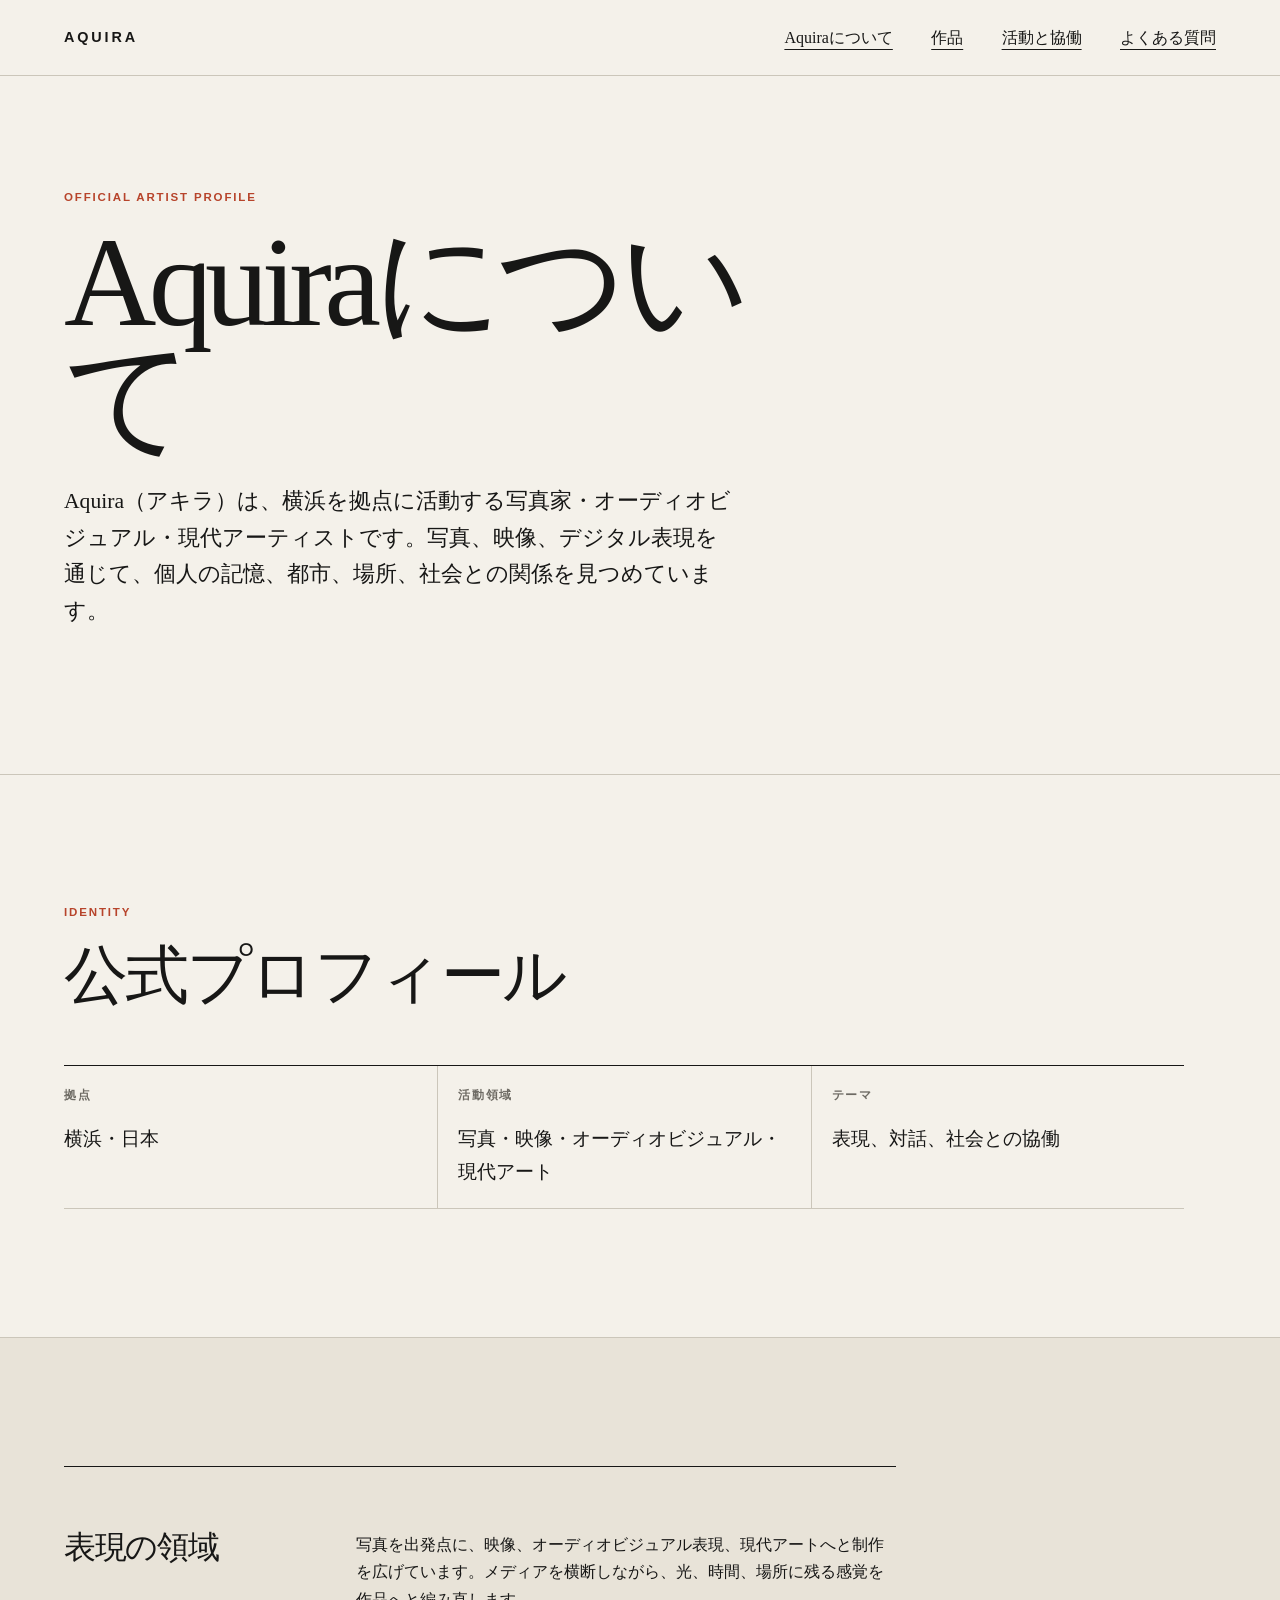
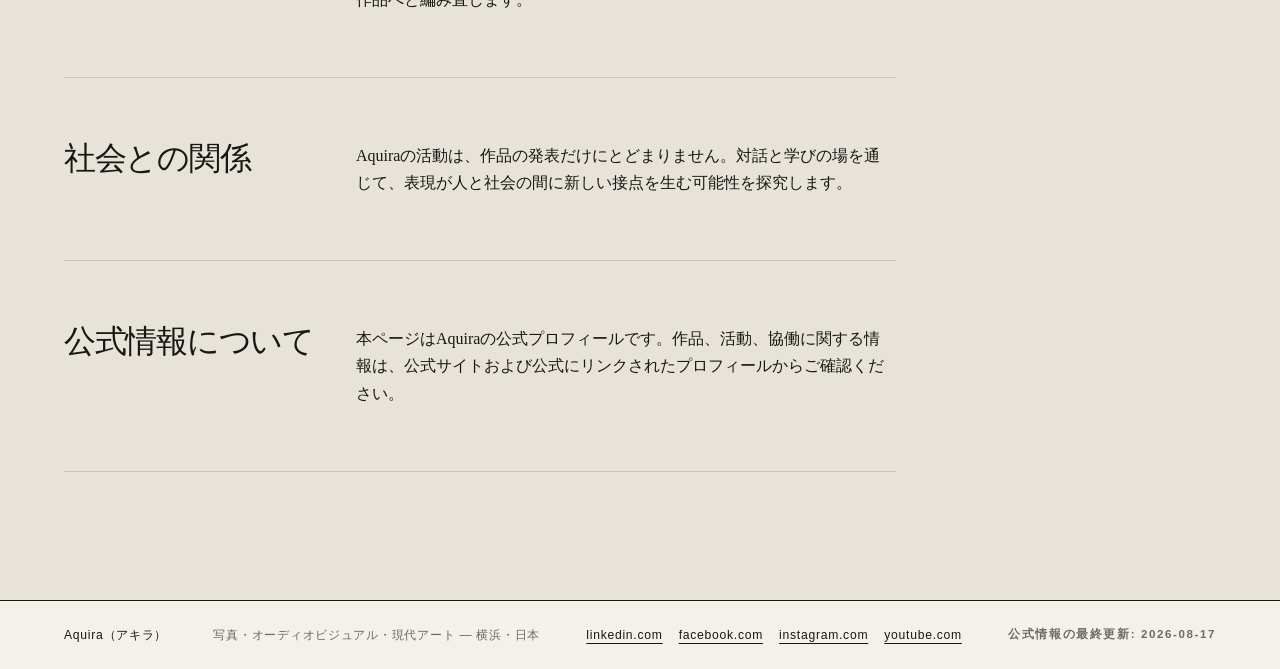
==== about/index.html @ 25c195cd "Implement artist SEO AEO information architecture" ====
<!doctype html>
<!-- AQUIRA style: Artist Evidence Atlas — visible facts, clear hierarchy, generous editorial whitespace. -->
<html lang="ja">

    <head>
      <meta charset="UTF-8" />
      <meta name="viewport" content="width=device-width, initial-scale=1" />
      <meta name="description" content="Aquiraの公式プロフィール。写真家・オーディオビジュアル・現代アーティストとしての活動領域、拠点、創作と社会との関係を紹介します。" />
      <meta name="robots" content="index,follow,max-image-preview:large,max-snippet:-1,max-video-preview:-1" />
      <meta name="author" content="Aquira（アキラ）" />
      <meta name="theme-color" content="#101010" />
      <title>Aquiraについて | Aquira（アキラ）公式サイト</title>
      <link rel="canonical" href="https://www.aquira.art/about/" />
      <link rel="alternate" href="https://www.aquira.art/about/" hreflang="ja" />
      <link rel="alternate" href="https://www.aquira.art/about/" hreflang="x-default" />
      <link rel="stylesheet" href="/styles.css" />
      <meta property="og:locale" content="ja_JP" />
      <meta property="og:type" content="website" />
      <meta property="og:site_name" content="Aquira（アキラ）" />
      <meta property="og:title" content="Aquiraについて | Aquira（アキラ）公式サイト" />
      <meta property="og:description" content="Aquiraの公式プロフィール。写真家・オーディオビジュアル・現代アーティストとしての活動領域、拠点、創作と社会との関係を紹介します。" />
      <meta property="og:url" content="https://www.aquira.art/about/" />
      <meta name="twitter:card" content="summary" />
      <meta name="twitter:title" content="Aquiraについて | Aquira（アキラ）公式サイト" />
      <meta name="twitter:description" content="Aquiraの公式プロフィール。写真家・オーディオビジュアル・現代アーティストとしての活動領域、拠点、創作と社会との関係を紹介します。" />
      <script type="application/ld+json">{
  "@context": "https://schema.org",
  "@graph": [
    {
      "@type": "WebSite",
      "@id": "https://www.aquira.art/#website",
      "url": "https://www.aquira.art/",
      "name": "Aquira（アキラ）",
      "alternateName": "AQUIRA",
      "inLanguage": "ja-JP",
      "publisher": {
        "@id": "https://www.aquira.art/#aquira"
      }
    },
    {
      "@type": "Person",
      "@id": "https://www.aquira.art/#aquira",
      "name": "Aquira",
      "alternateName": [
        "アキラ",
        "AQUIRA"
      ],
      "jobTitle": "写真家・オーディオビジュアル・現代アーティスト",
      "description": "Aquira（アキラ）は、横浜を拠点に、写真、映像、オーディオビジュアル表現、現代アートを横断して制作するアーティストです。作品、対話、学びの場を通じて、表現が人と社会を結ぶ可能性を探究しています。",
      "homeLocation": {
        "@type": "Place",
        "name": "横浜・日本"
      },
      "url": "https://www.aquira.art/about/",
      "sameAs": [
        "https://www.linkedin.com/in/aquirafillmoonmaker/",
        "https://www.facebook.com/cameramanakira/",
        "https://www.instagram.com/aquirart",
        "https://www.youtube.com/@AQUIRA39"
      ]
    },
    {
      "@type": "ProfilePage",
      "@id": "https://www.aquira.art/about/#webpage",
      "url": "https://www.aquira.art/about/",
      "name": "Aquiraについて | Aquira（アキラ）公式サイト",
      "description": "Aquiraの公式プロフィール。写真家・オーディオビジュアル・現代アーティストとしての活動領域、拠点、創作と社会との関係を紹介します。",
      "inLanguage": "ja-JP",
      "isPartOf": {
        "@id": "https://www.aquira.art/#website"
      },
      "about": {
        "@id": "https://www.aquira.art/#aquira"
      },
      "mainEntity": {
        "@id": "https://www.aquira.art/#aquira"
      },
      "dateModified": "2026-08-17",
      "dateCreated": "2026-08-17"
    }
  ]
}</script>
    </head>
  <body>
    <a class="skip-link" href="#main-content">本文へ移動</a>

    <header class="site-header">
      <a class="wordmark" href="/" aria-label="Aquira（アキラ） ホーム">AQUIRA</a>
      <nav class="site-header__navigation" aria-label="主要ナビゲーション">
        <a href="/about/">Aquiraについて</a>
<a href="/works/">作品</a>
<a href="/practice/">活動と協働</a>
<a href="/faq/">よくある質問</a>
      </nav>
    </header>
    <main id="main-content">
  <section class="hero hero--compact" aria-labelledby="about-title">
    <p class="eyebrow">OFFICIAL ARTIST PROFILE</p>
    <h1 id="about-title">Aquiraについて</h1>
    <p class="lead">Aquira（アキラ）は、横浜を拠点に活動する写真家・オーディオビジュアル・現代アーティストです。写真、映像、デジタル表現を通じて、個人の記憶、都市、場所、社会との関係を見つめています。</p>
  </section>
  <section class="section" aria-labelledby="profile-facts-title">
    <div class="section__heading"><p class="eyebrow">IDENTITY</p><h2>公式プロフィール</h2></div>
    <dl class="identity-facts"><div><dt>拠点</dt><dd>横浜・日本</dd></div><div><dt>活動領域</dt><dd>写真・映像・オーディオビジュアル・現代アート</dd></div><div><dt>テーマ</dt><dd>表現、対話、社会との協働</dd></div></dl>
  </section>
  <section class="section section--muted" aria-label="Aquiraの創作活動">
    <div class="prose-list"><article><h2>表現の領域</h2><p>写真を出発点に、映像、オーディオビジュアル表現、現代アートへと制作を広げています。メディアを横断しながら、光、時間、場所に残る感覚を作品へと編み直します。</p></article><article><h2>社会との関係</h2><p>Aquiraの活動は、作品の発表だけにとどまりません。対話と学びの場を通じて、表現が人と社会の間に新しい接点を生む可能性を探究します。</p></article><article><h2>公式情報について</h2><p>本ページはAquiraの公式プロフィールです。作品、活動、協働に関する情報は、公式サイトおよび公式にリンクされたプロフィールからご確認ください。</p></article></div>
  </section></main>

    <footer class="site-footer">
      <p class="site-footer__title">Aquira（アキラ）</p>
      <p class="site-footer__description">写真・オーディオビジュアル・現代アート — 横浜・日本</p>
      <ul class="site-footer__links" aria-label="公式プロフィール"><li><a href="https://www.linkedin.com/in/aquirafillmoonmaker/" rel="me noopener">linkedin.com</a></li><li><a href="https://www.facebook.com/cameramanakira/" rel="me noopener">facebook.com</a></li><li><a href="https://www.instagram.com/aquirart" rel="me noopener">instagram.com</a></li><li><a href="https://www.youtube.com/@AQUIRA39" rel="me noopener">youtube.com</a></li></ul>
      <p class="site-footer__meta">公式情報の最終更新: <time datetime="2026-08-17">2026-08-17</time></p>
    </footer>
  </body>
</html>
---- styles.css ----
/* AQUIRA style: restrained editorial design — imports separate design tokens, foundations, layouts, and components. */
@import url("styles/tokens.css");
@import url("styles/base.css");
@import url("styles/layout.css");
@import url("styles/components.css");
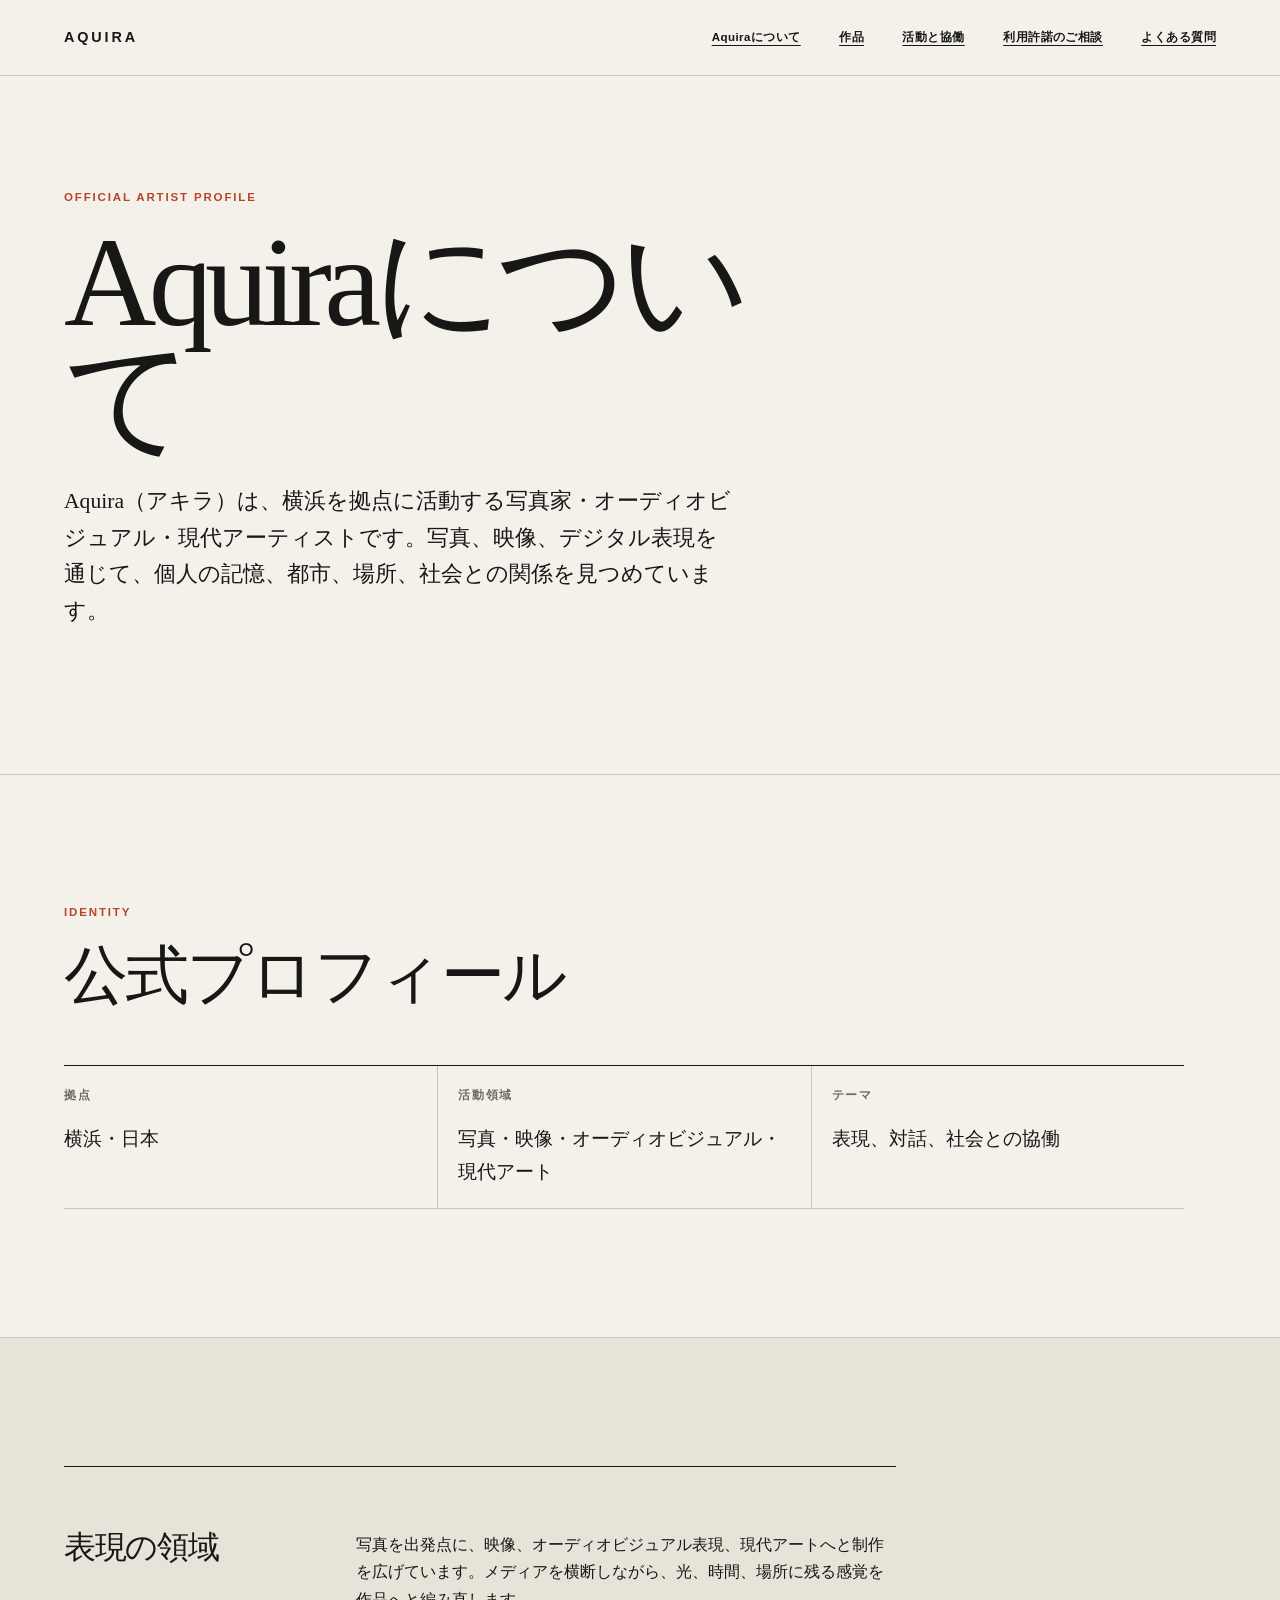
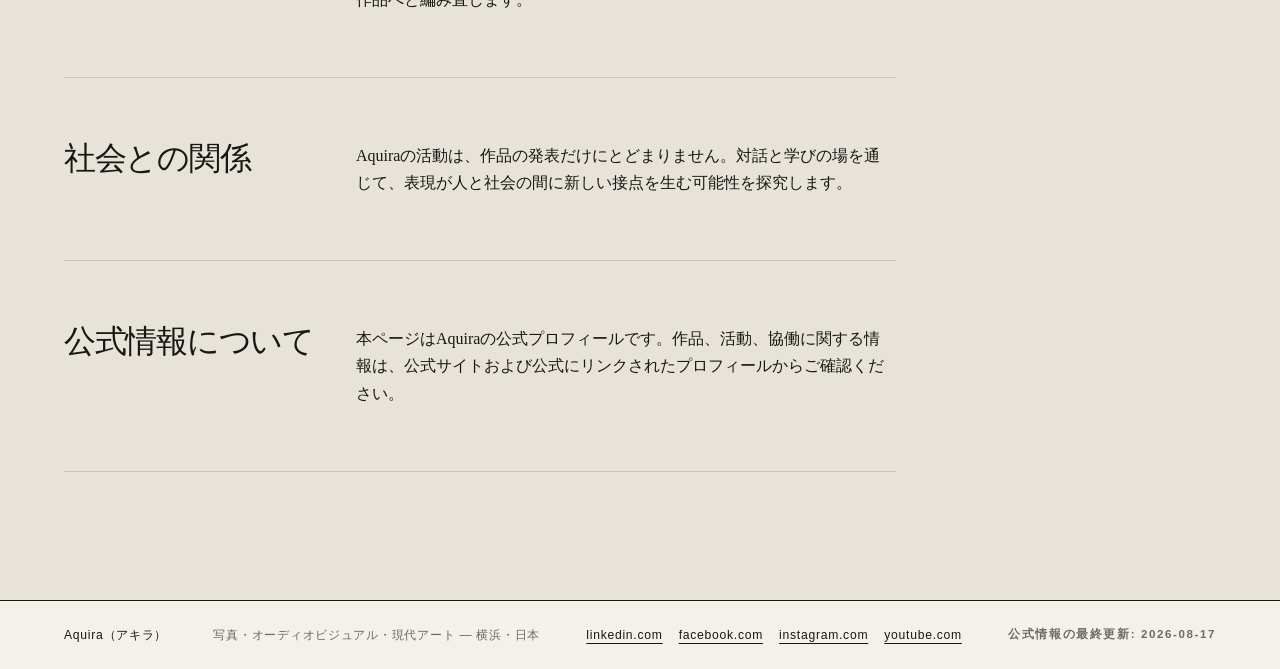
==== commit b3022e7a: "feat: add licensing and bilingual brand SEO" ====
--- a/about/index.html
+++ b/about/index.html
@@ -11,6 +11,7 @@
       <meta name="theme-color" content="#101010" />
       <title>Aquiraについて | Aquira（アキラ）公式サイト</title>
       <link rel="canonical" href="https://www.aquira.art/about/" />
+
       <link rel="alternate" href="https://www.aquira.art/about/" hreflang="ja" />
       <link rel="alternate" href="https://www.aquira.art/about/" hreflang="x-default" />
       <link rel="stylesheet" href="/styles.css" />
@@ -32,7 +33,10 @@
       "url": "https://www.aquira.art/",
       "name": "Aquira（アキラ）",
       "alternateName": "AQUIRA",
-      "inLanguage": "ja-JP",
+      "inLanguage": [
+        "ja-JP",
+        "en"
+      ],
       "publisher": {
         "@id": "https://www.aquira.art/#aquira"
       }
@@ -90,6 +94,7 @@
         <a href="/about/">Aquiraについて</a>
 <a href="/works/">作品</a>
 <a href="/practice/">活動と協働</a>
+<a href="/licensing/">利用許諾のご相談</a>
 <a href="/faq/">よくある質問</a>
       </nav>
     </header>
@@ -114,4 +119,4 @@
       <p class="site-footer__meta">公式情報の最終更新: <time datetime="2026-08-17">2026-08-17</time></p>
     </footer>
   </body>
-</html>+</html>
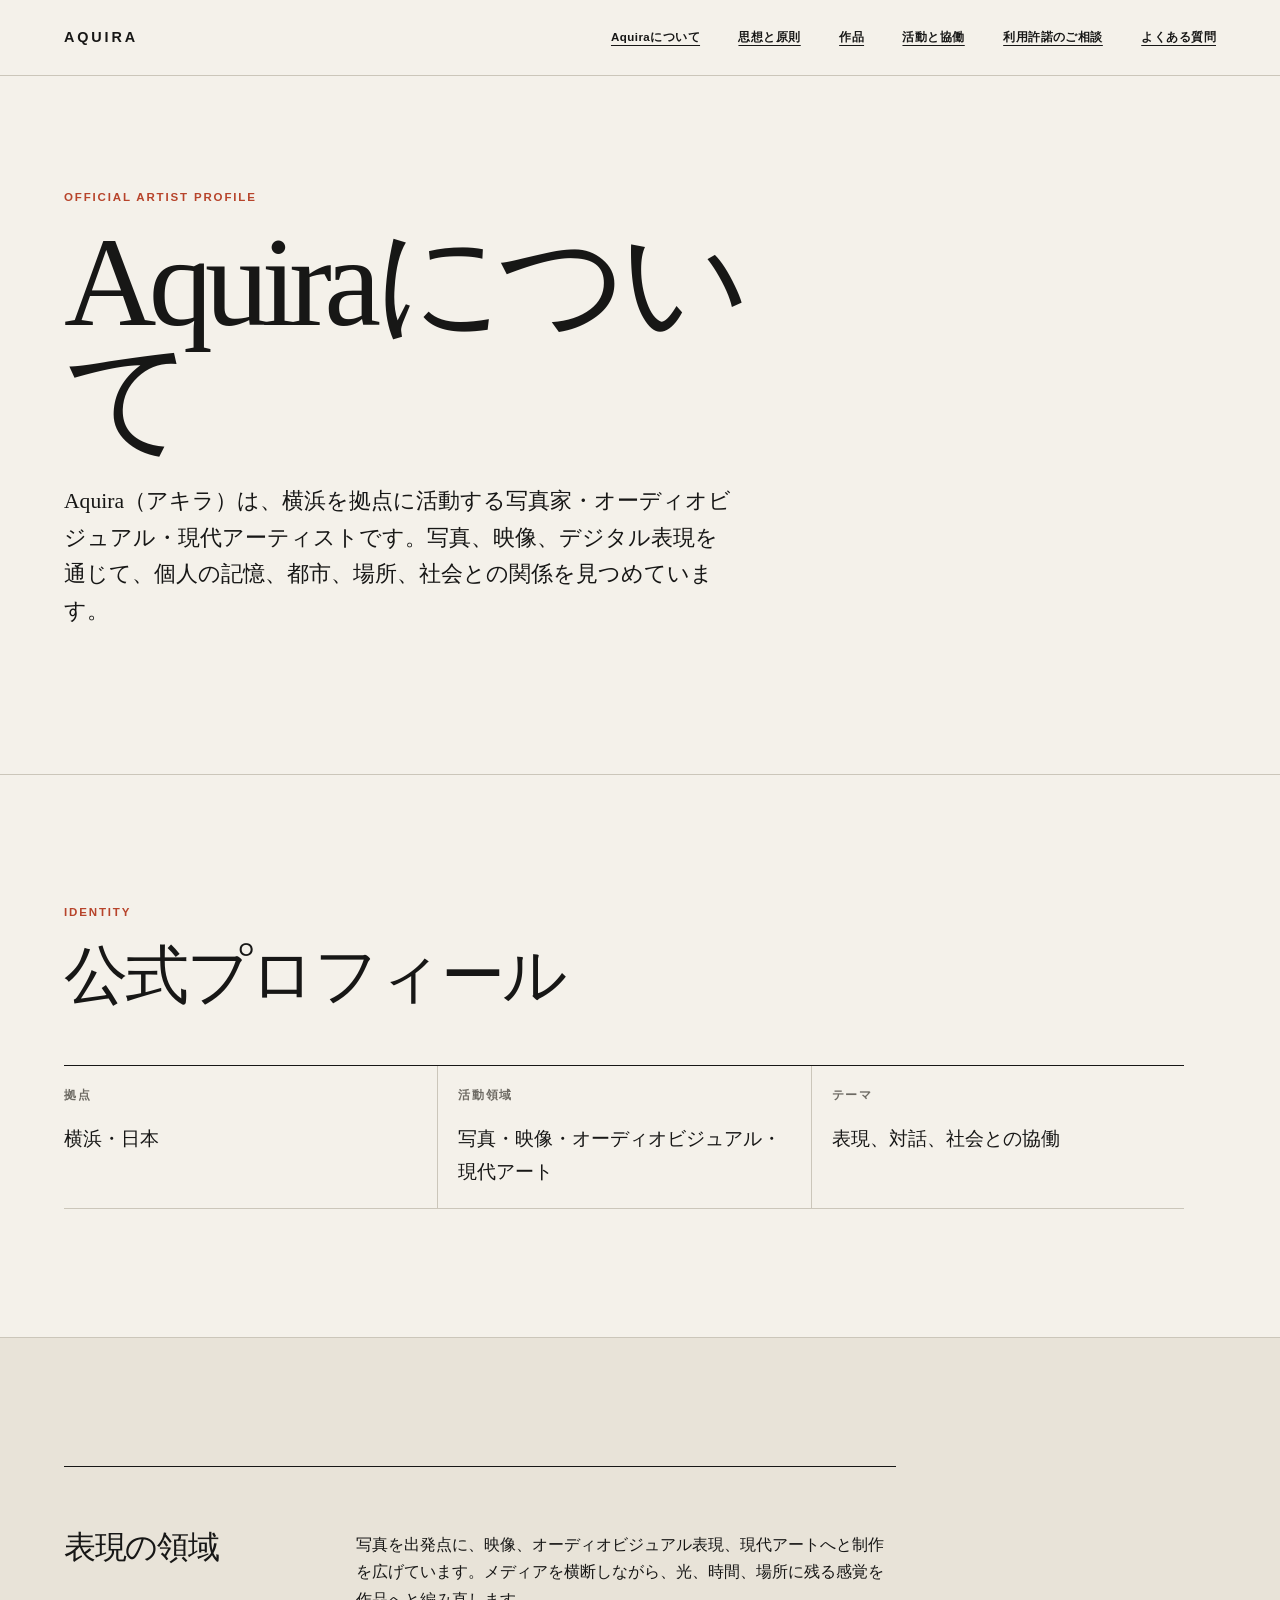
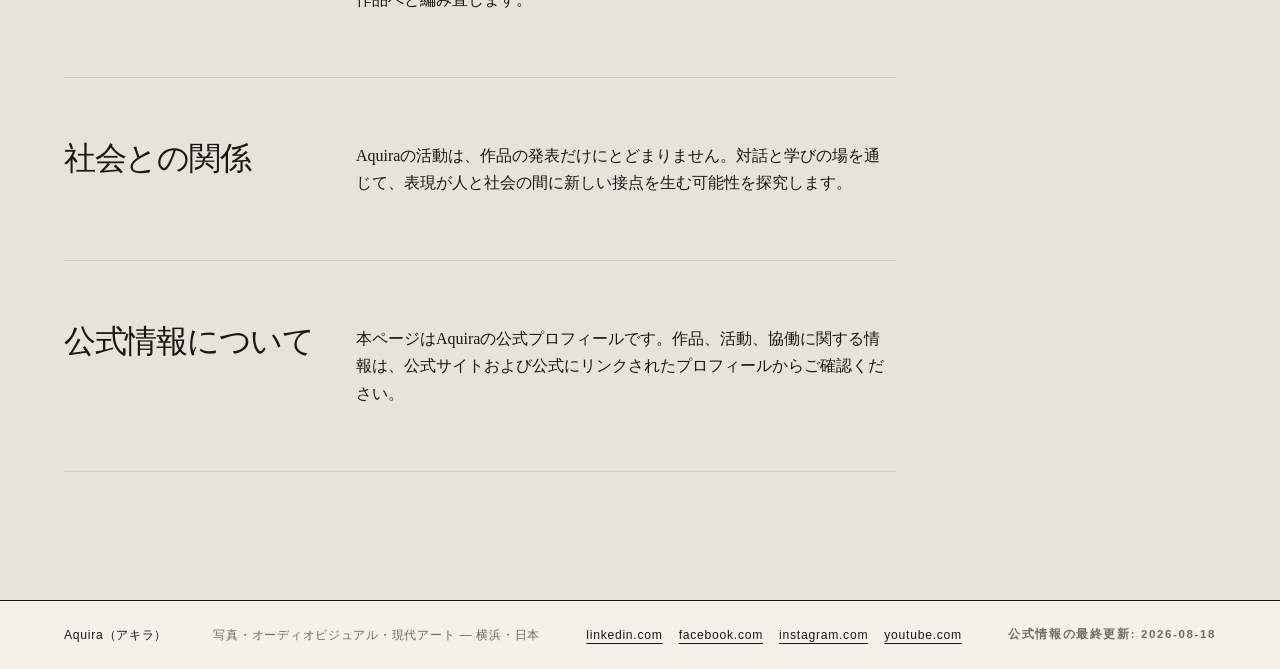
==== commit 0c099400: "feat: add Aquira policy and ecosystem pages" ====
--- a/about/index.html
+++ b/about/index.html
@@ -79,8 +79,8 @@
       "mainEntity": {
         "@id": "https://www.aquira.art/#aquira"
       },
-      "dateModified": "2026-08-17",
-      "dateCreated": "2026-08-17"
+      "dateModified": "2026-08-18",
+      "dateCreated": "2026-08-18"
     }
   ]
 }</script>
@@ -92,6 +92,7 @@
       <a class="wordmark" href="/" aria-label="Aquira（アキラ） ホーム">AQUIRA</a>
       <nav class="site-header__navigation" aria-label="主要ナビゲーション">
         <a href="/about/">Aquiraについて</a>
+<a href="/policy/">思想と原則</a>
 <a href="/works/">作品</a>
 <a href="/practice/">活動と協働</a>
 <a href="/licensing/">利用許諾のご相談</a>
@@ -116,7 +117,7 @@
       <p class="site-footer__title">Aquira（アキラ）</p>
       <p class="site-footer__description">写真・オーディオビジュアル・現代アート — 横浜・日本</p>
       <ul class="site-footer__links" aria-label="公式プロフィール"><li><a href="https://www.linkedin.com/in/aquirafillmoonmaker/" rel="me noopener">linkedin.com</a></li><li><a href="https://www.facebook.com/cameramanakira/" rel="me noopener">facebook.com</a></li><li><a href="https://www.instagram.com/aquirart" rel="me noopener">instagram.com</a></li><li><a href="https://www.youtube.com/@AQUIRA39" rel="me noopener">youtube.com</a></li></ul>
-      <p class="site-footer__meta">公式情報の最終更新: <time datetime="2026-08-17">2026-08-17</time></p>
+      <p class="site-footer__meta">公式情報の最終更新: <time datetime="2026-08-18">2026-08-18</time></p>
     </footer>
   </body>
 </html>
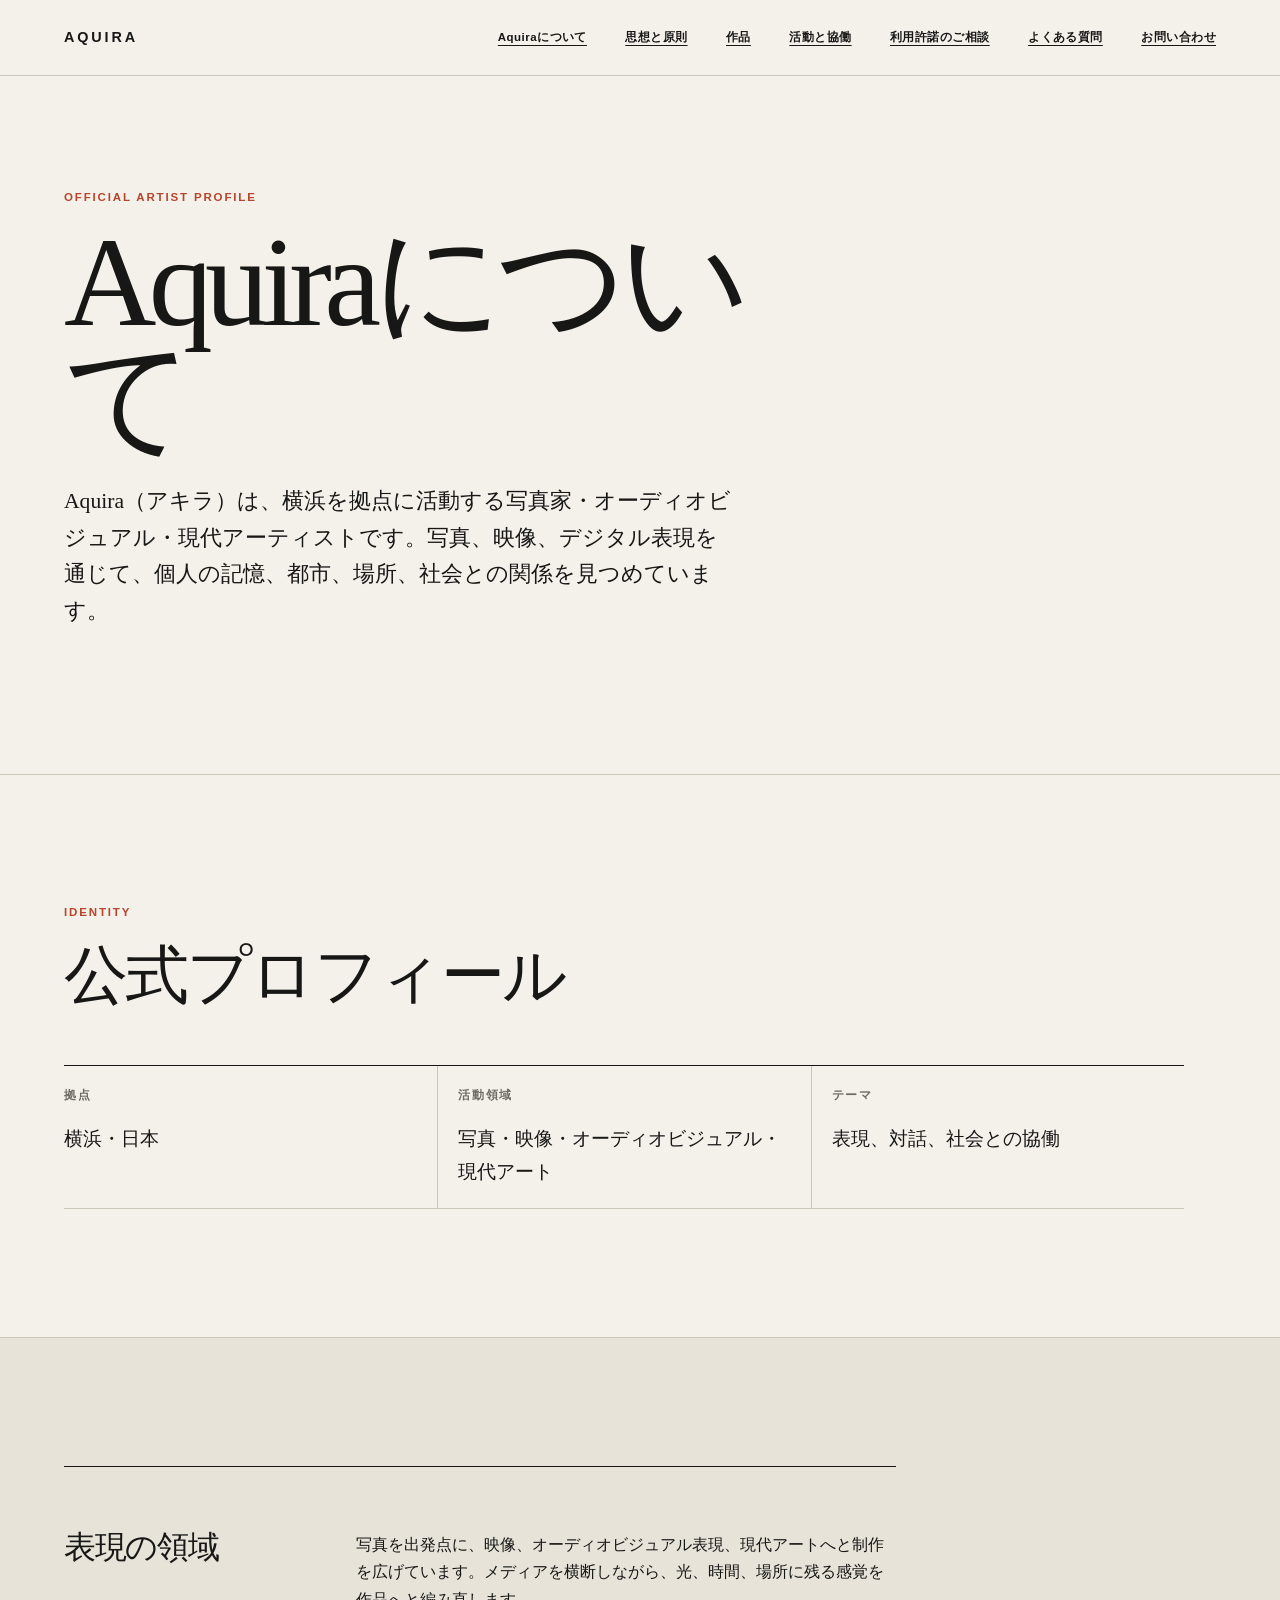
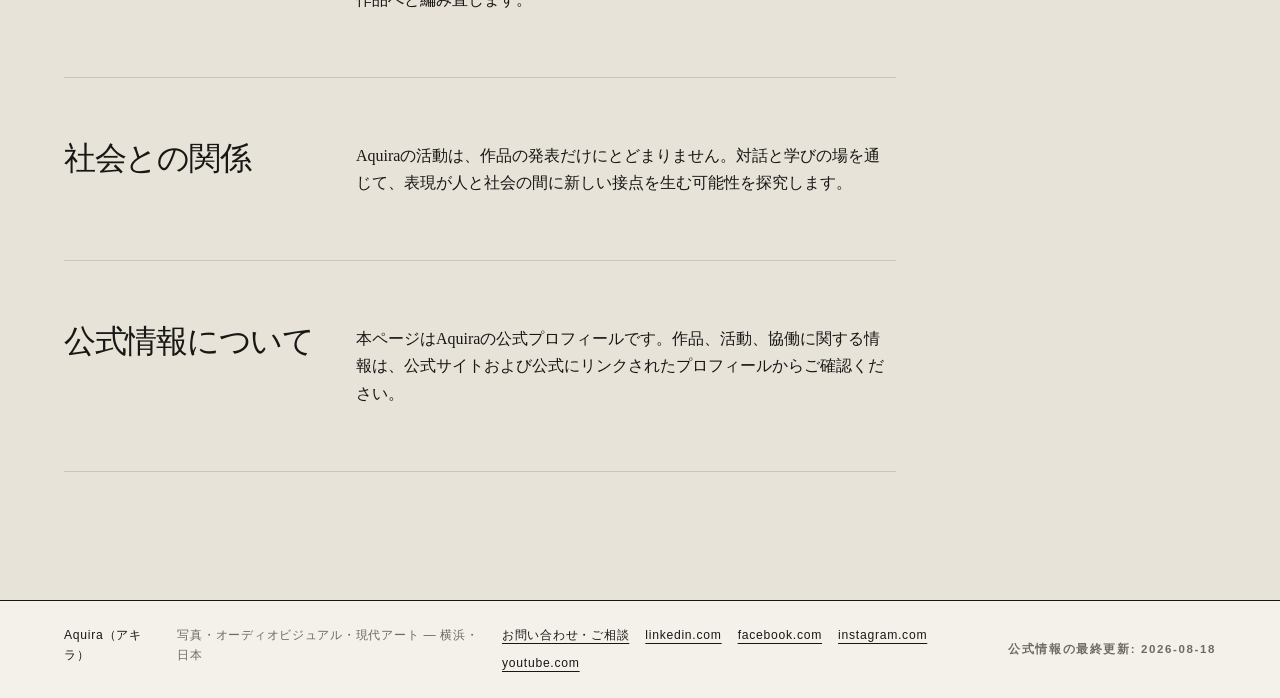
==== commit 0f537ca1: "Add contact entry points to landing page" ====
--- a/about/index.html
+++ b/about/index.html
@@ -97,6 +97,7 @@
 <a href="/practice/">活動と協働</a>
 <a href="/licensing/">利用許諾のご相談</a>
 <a href="/faq/">よくある質問</a>
+<a href="https://www.aquira.art/book-online">お問い合わせ</a>
       </nav>
     </header>
     <main id="main-content">
@@ -116,7 +117,7 @@
     <footer class="site-footer">
       <p class="site-footer__title">Aquira（アキラ）</p>
       <p class="site-footer__description">写真・オーディオビジュアル・現代アート — 横浜・日本</p>
-      <ul class="site-footer__links" aria-label="公式プロフィール"><li><a href="https://www.linkedin.com/in/aquirafillmoonmaker/" rel="me noopener">linkedin.com</a></li><li><a href="https://www.facebook.com/cameramanakira/" rel="me noopener">facebook.com</a></li><li><a href="https://www.instagram.com/aquirart" rel="me noopener">instagram.com</a></li><li><a href="https://www.youtube.com/@AQUIRA39" rel="me noopener">youtube.com</a></li></ul>
+      <ul class="site-footer__links" aria-label="公式プロフィールとお問い合わせ"><li><a href="https://www.aquira.art/book-online">お問い合わせ・ご相談</a></li><li><a href="https://www.linkedin.com/in/aquirafillmoonmaker/" rel="me noopener">linkedin.com</a></li><li><a href="https://www.facebook.com/cameramanakira/" rel="me noopener">facebook.com</a></li><li><a href="https://www.instagram.com/aquirart" rel="me noopener">instagram.com</a></li><li><a href="https://www.youtube.com/@AQUIRA39" rel="me noopener">youtube.com</a></li></ul>
       <p class="site-footer__meta">公式情報の最終更新: <time datetime="2026-08-18">2026-08-18</time></p>
     </footer>
   </body>
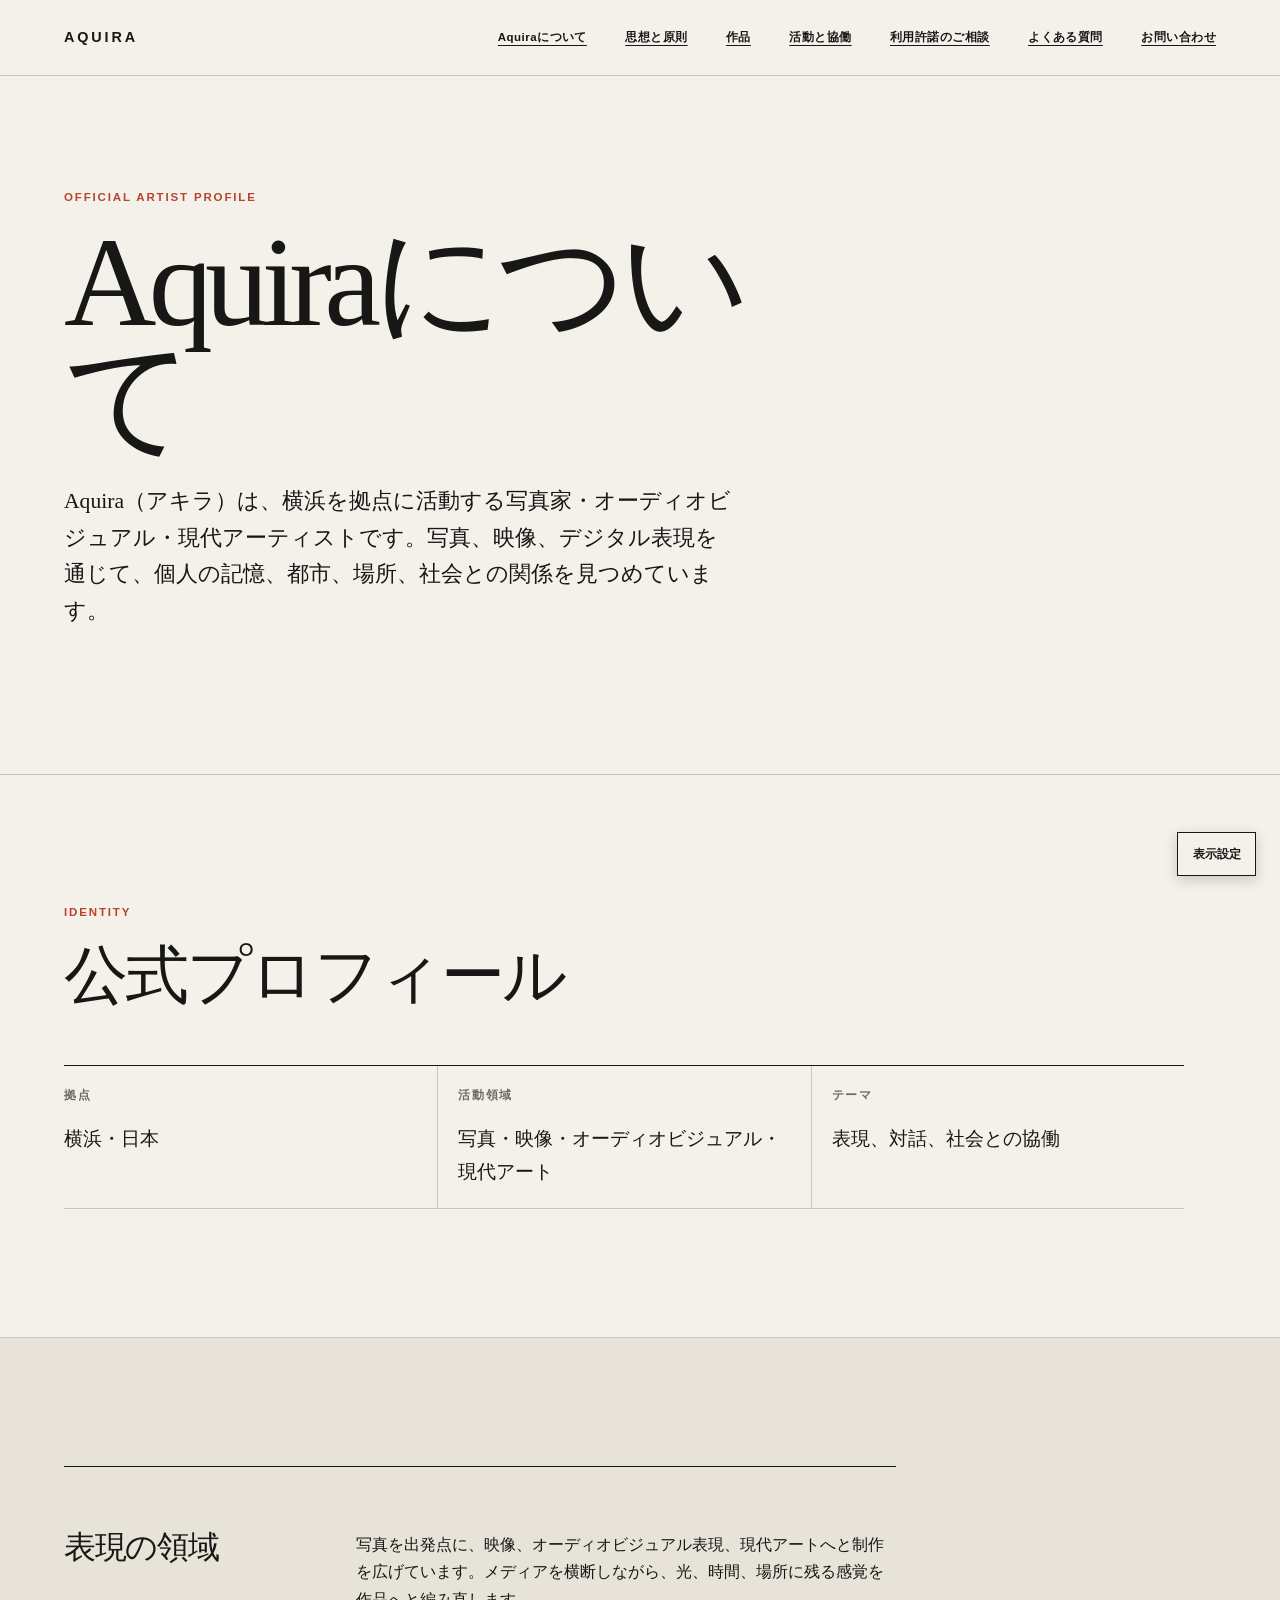
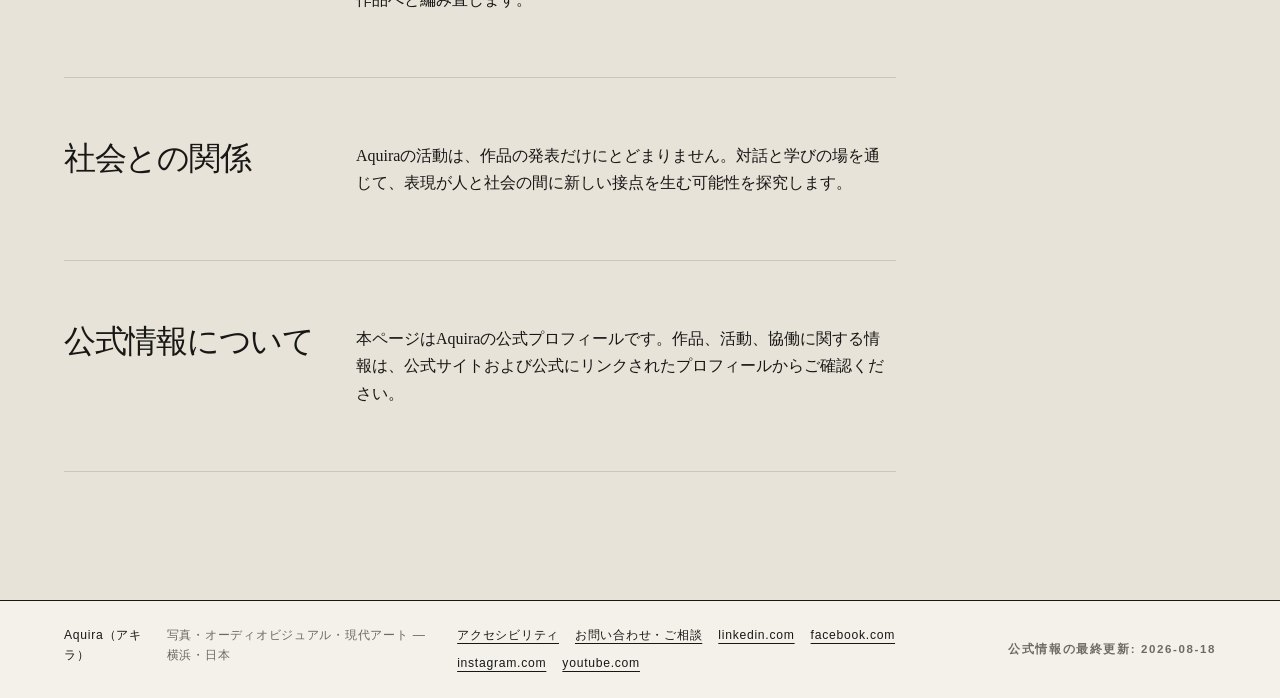
==== commit 8385d6ac: "Add site accessibility controls" ====
--- a/about/index.html
+++ b/about/index.html
@@ -15,6 +15,7 @@
       <link rel="alternate" href="https://www.aquira.art/about/" hreflang="ja" />
       <link rel="alternate" href="https://www.aquira.art/about/" hreflang="x-default" />
       <link rel="stylesheet" href="/styles.css" />
+      <script src="/accessibility.js" defer></script>
       <meta property="og:locale" content="ja_JP" />
       <meta property="og:type" content="website" />
       <meta property="og:site_name" content="Aquira（アキラ）" />
@@ -107,7 +108,7 @@
     <p class="lead">Aquira（アキラ）は、横浜を拠点に活動する写真家・オーディオビジュアル・現代アーティストです。写真、映像、デジタル表現を通じて、個人の記憶、都市、場所、社会との関係を見つめています。</p>
   </section>
   <section class="section" aria-labelledby="profile-facts-title">
-    <div class="section__heading"><p class="eyebrow">IDENTITY</p><h2>公式プロフィール</h2></div>
+    <div class="section__heading"><p class="eyebrow">IDENTITY</p><h2 id="profile-facts-title">公式プロフィール</h2></div>
     <dl class="identity-facts"><div><dt>拠点</dt><dd>横浜・日本</dd></div><div><dt>活動領域</dt><dd>写真・映像・オーディオビジュアル・現代アート</dd></div><div><dt>テーマ</dt><dd>表現、対話、社会との協働</dd></div></dl>
   </section>
   <section class="section section--muted" aria-label="Aquiraの創作活動">
@@ -117,8 +118,19 @@
     <footer class="site-footer">
       <p class="site-footer__title">Aquira（アキラ）</p>
       <p class="site-footer__description">写真・オーディオビジュアル・現代アート — 横浜・日本</p>
-      <ul class="site-footer__links" aria-label="公式プロフィールとお問い合わせ"><li><a href="https://www.aquira.art/book-online">お問い合わせ・ご相談</a></li><li><a href="https://www.linkedin.com/in/aquirafillmoonmaker/" rel="me noopener">linkedin.com</a></li><li><a href="https://www.facebook.com/cameramanakira/" rel="me noopener">facebook.com</a></li><li><a href="https://www.instagram.com/aquirart" rel="me noopener">instagram.com</a></li><li><a href="https://www.youtube.com/@AQUIRA39" rel="me noopener">youtube.com</a></li></ul>
+      <ul class="site-footer__links" aria-label="公式プロフィールとお問い合わせ"><li><a href="/accessibility/">アクセシビリティ</a></li><li><a href="https://www.aquira.art/book-online">お問い合わせ・ご相談</a></li><li><a href="https://www.linkedin.com/in/aquirafillmoonmaker/" rel="me noopener">linkedin.com</a></li><li><a href="https://www.facebook.com/cameramanakira/" rel="me noopener">facebook.com</a></li><li><a href="https://www.instagram.com/aquirart" rel="me noopener">instagram.com</a></li><li><a href="https://www.youtube.com/@AQUIRA39" rel="me noopener">youtube.com</a></li></ul>
       <p class="site-footer__meta">公式情報の最終更新: <time datetime="2026-08-18">2026-08-18</time></p>
     </footer>
+
+    <div class="a11y-tools">
+      <button class="a11y-tools__trigger" type="button" data-a11y-trigger aria-expanded="false" aria-controls="a11y-panel">表示設定</button>
+      <section class="a11y-tools__panel" id="a11y-panel" data-a11y-panel role="dialog" aria-modal="false" aria-labelledby="a11y-panel-title" hidden>
+        <div class="a11y-tools__panel-header"><h2 id="a11y-panel-title">表示設定</h2><button class="a11y-tools__close" type="button" data-a11y-close aria-label="閉じる">×</button></div>
+        <p>お使いの端末に合わせて、読みやすさや動きの量を調整できます。</p>
+        <div class="a11y-tools__actions"><button type="button" data-a11y-action="font-decrease">A− 文字を小さく</button><button type="button" data-a11y-action="font-increase">A＋ 文字を大きく</button><button type="button" data-a11y-action="contrast" aria-pressed="false">高コントラスト</button><button type="button" data-a11y-action="underline" aria-pressed="false">リンクに下線</button><button type="button" data-a11y-action="motion" aria-pressed="false">動きを抑える</button><button type="button" data-a11y-action="reset">初期状態に戻す</button></div>
+        <a class="text-link" href="/accessibility/">アクセシビリティに関する情報</a>
+      </section>
+      <p class="visually-hidden" data-a11y-status aria-live="polite" aria-atomic="true"></p>
+    </div>
   </body>
 </html>
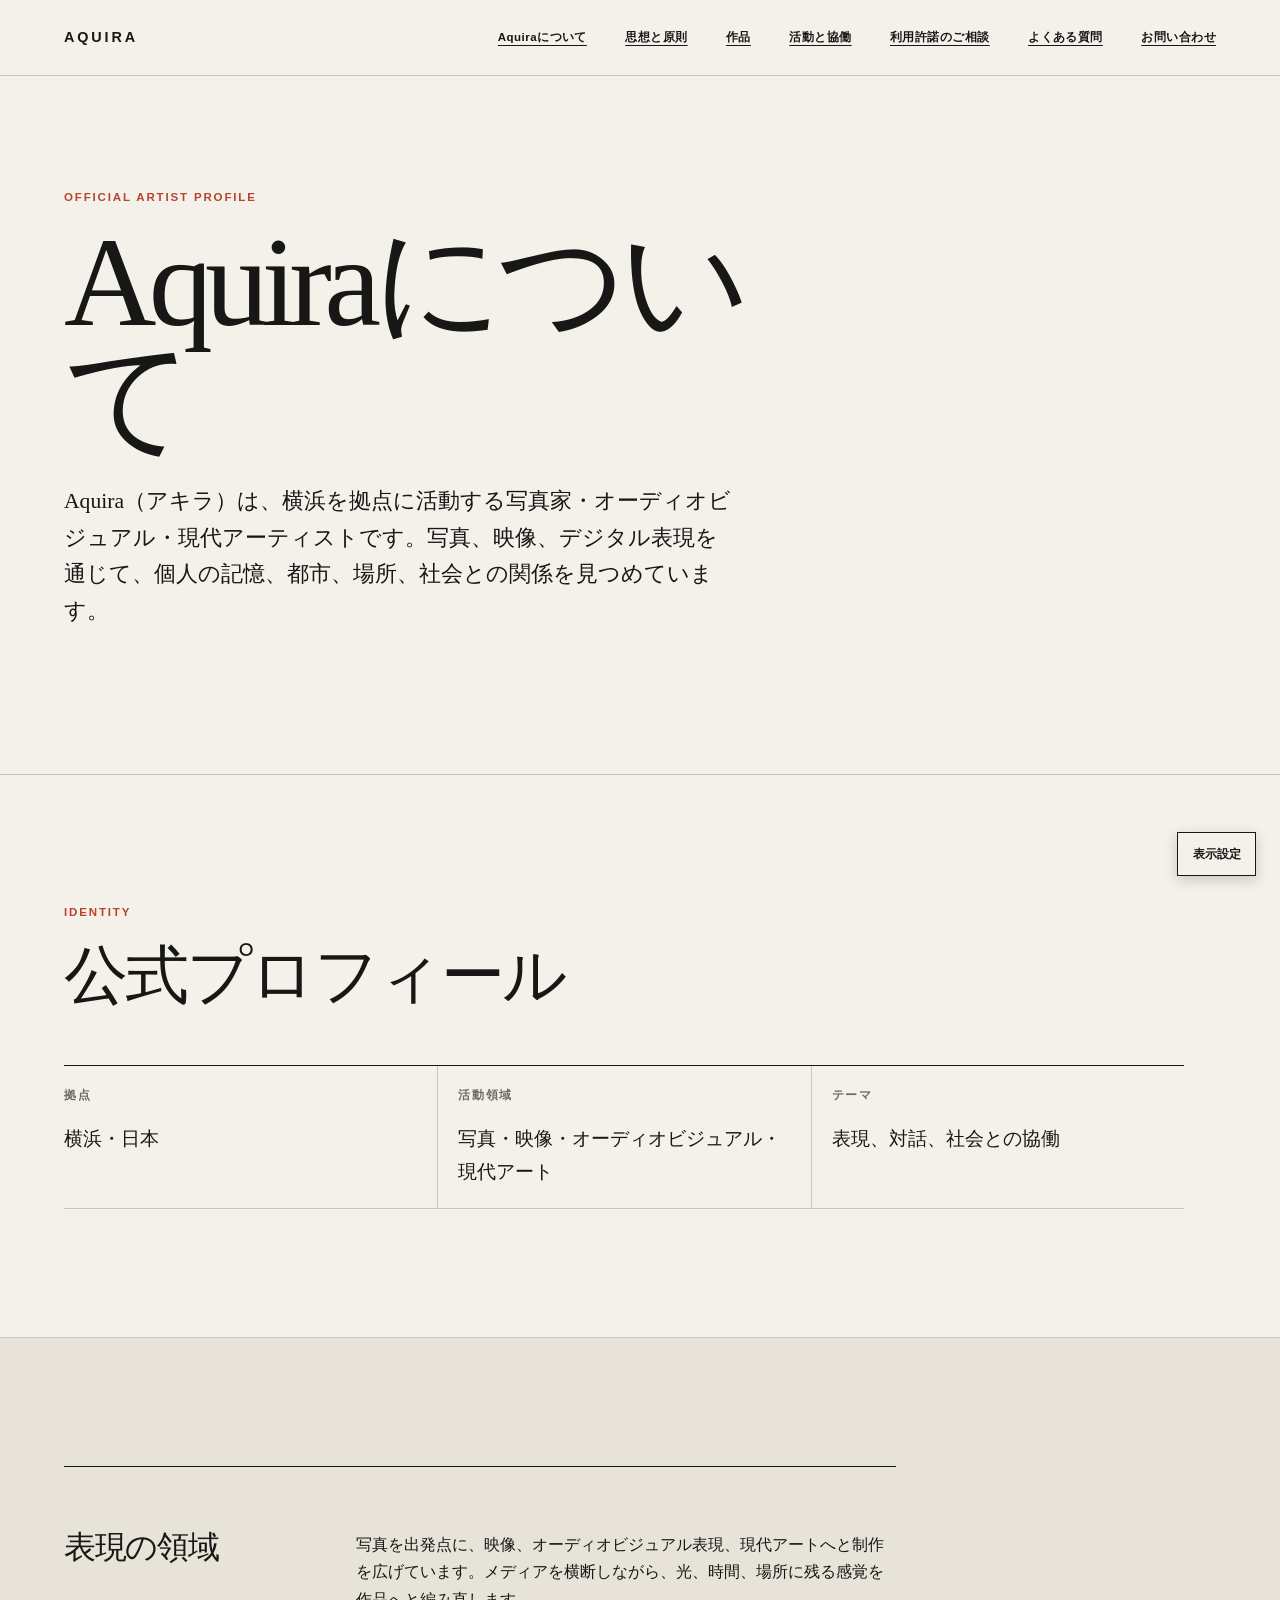
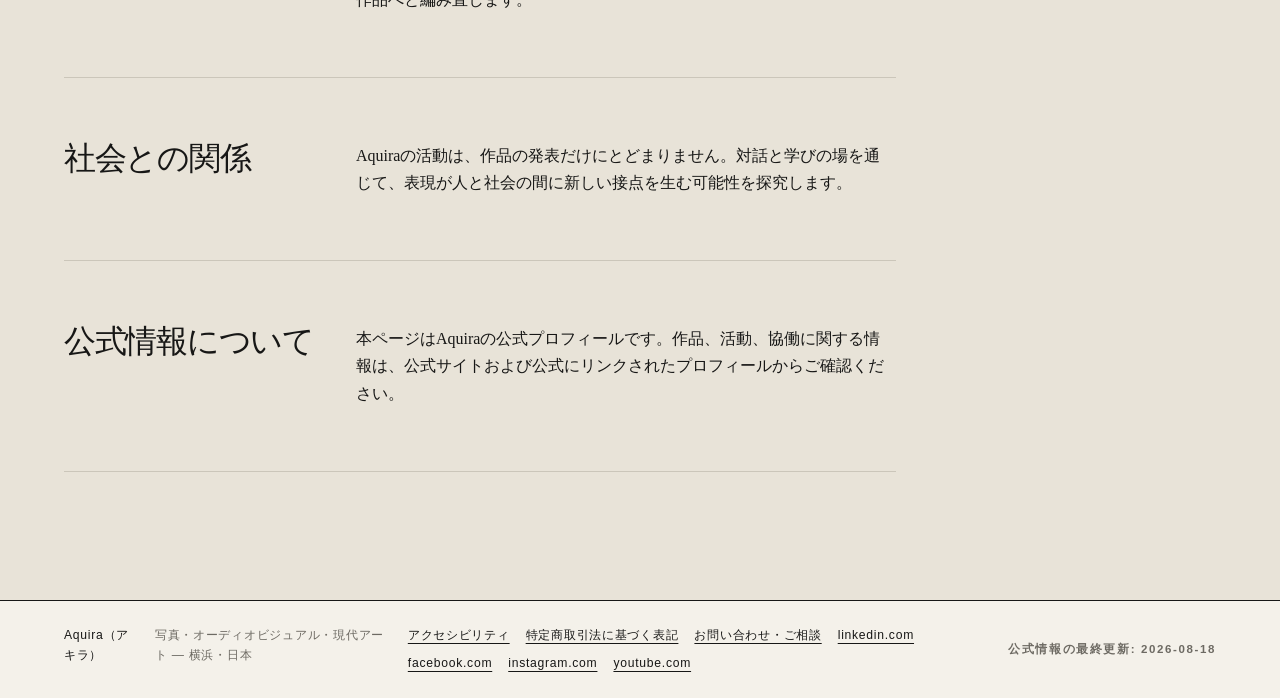
==== commit 7f74f678: "feat: add Specified Commercial Transactions Act notice" ====
--- a/about/index.html
+++ b/about/index.html
@@ -118,7 +118,7 @@
     <footer class="site-footer">
       <p class="site-footer__title">Aquira（アキラ）</p>
       <p class="site-footer__description">写真・オーディオビジュアル・現代アート — 横浜・日本</p>
-      <ul class="site-footer__links" aria-label="公式プロフィールとお問い合わせ"><li><a href="/accessibility/">アクセシビリティ</a></li><li><a href="https://www.aquira.art/book-online">お問い合わせ・ご相談</a></li><li><a href="https://www.linkedin.com/in/aquirafillmoonmaker/" rel="me noopener">linkedin.com</a></li><li><a href="https://www.facebook.com/cameramanakira/" rel="me noopener">facebook.com</a></li><li><a href="https://www.instagram.com/aquirart" rel="me noopener">instagram.com</a></li><li><a href="https://www.youtube.com/@AQUIRA39" rel="me noopener">youtube.com</a></li></ul>
+      <ul class="site-footer__links" aria-label="公式プロフィール・法定情報・お問い合わせ"><li><a href="/accessibility/">アクセシビリティ</a></li><li><a href="/tokushoho/">特定商取引法に基づく表記</a></li><li><a href="https://www.aquira.art/book-online">お問い合わせ・ご相談</a></li><li><a href="https://www.linkedin.com/in/aquirafillmoonmaker/" rel="me noopener">linkedin.com</a></li><li><a href="https://www.facebook.com/cameramanakira/" rel="me noopener">facebook.com</a></li><li><a href="https://www.instagram.com/aquirart" rel="me noopener">instagram.com</a></li><li><a href="https://www.youtube.com/@AQUIRA39" rel="me noopener">youtube.com</a></li></ul>
       <p class="site-footer__meta">公式情報の最終更新: <time datetime="2026-08-18">2026-08-18</time></p>
     </footer>
 
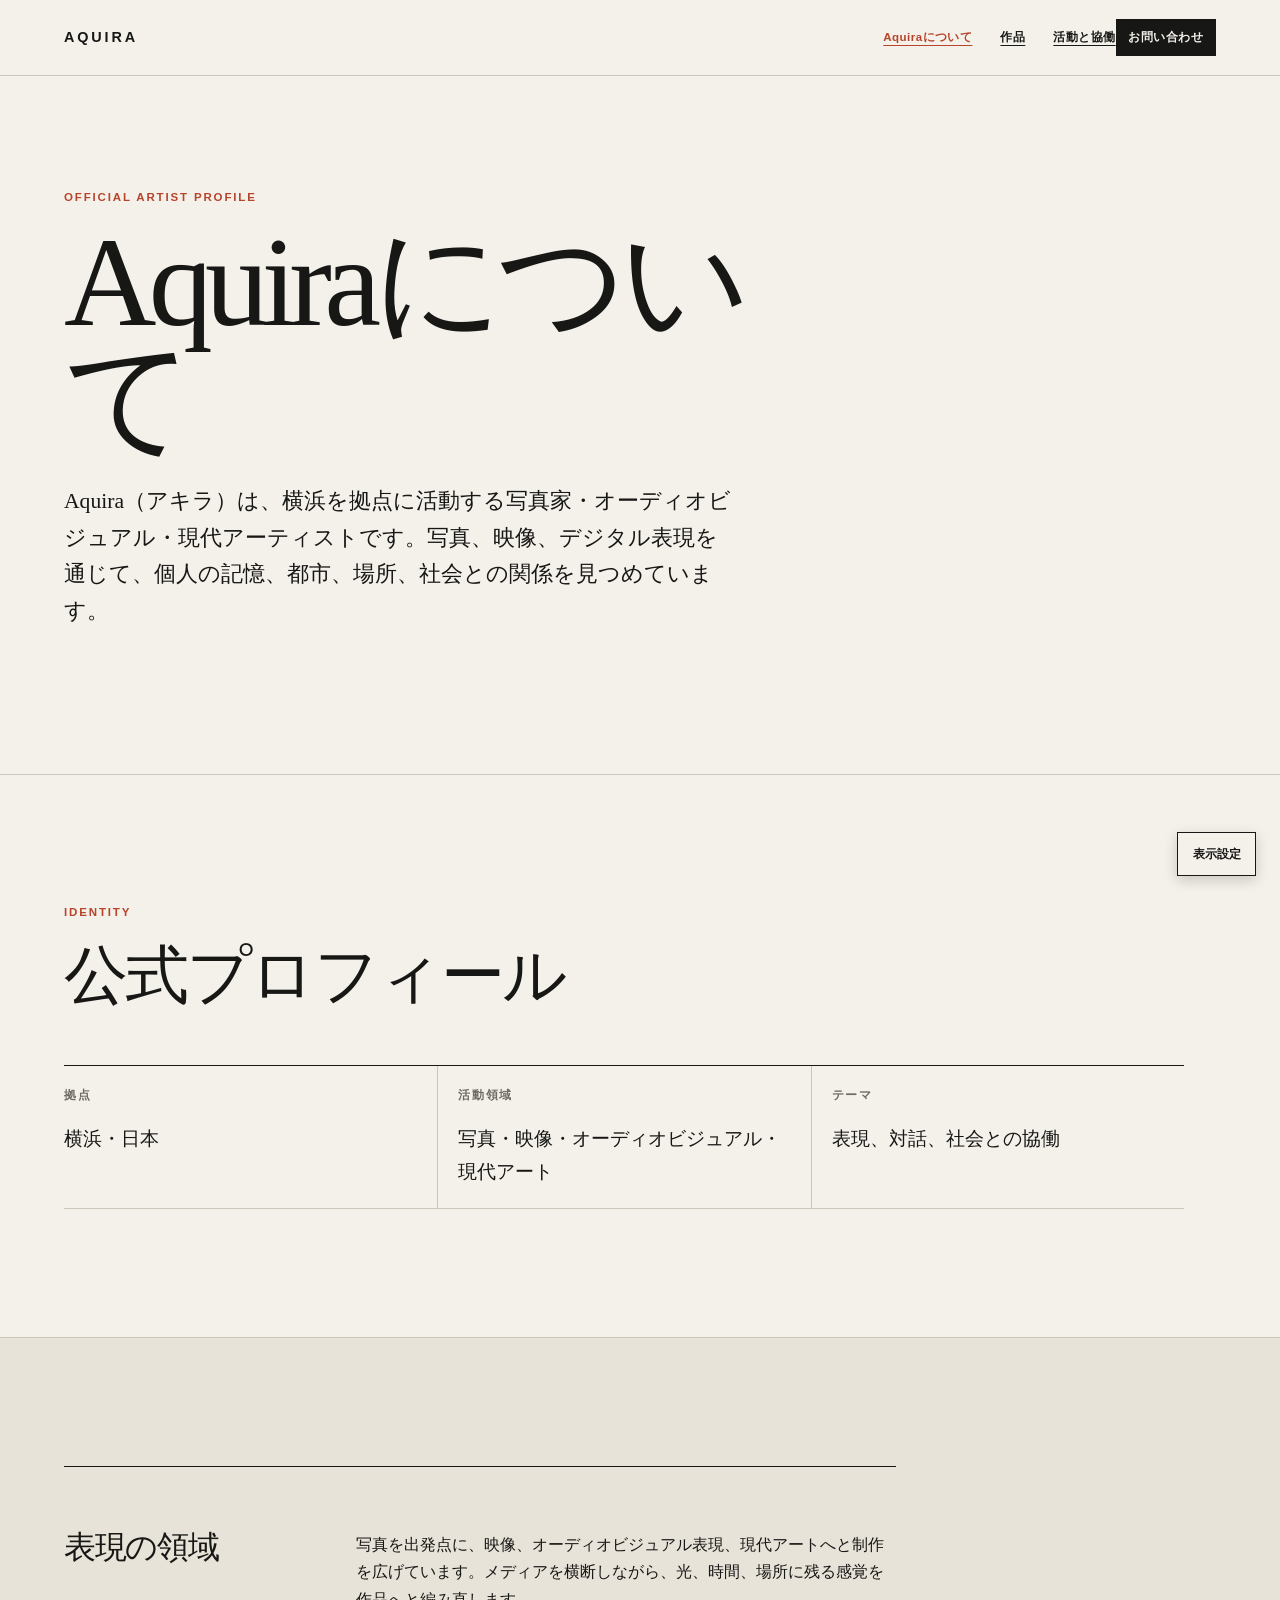
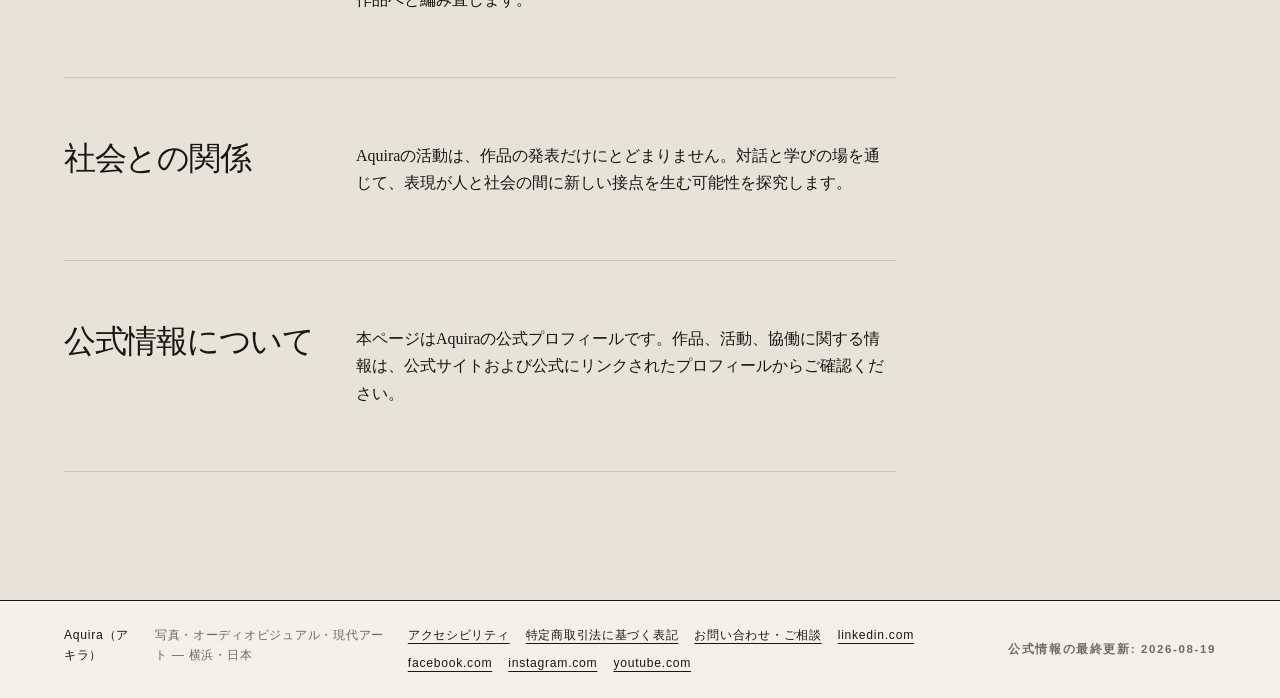
==== commit ad93b9a7: "refactor: simplify aquira art interface" ====
--- a/about/index.html
+++ b/about/index.html
@@ -14,8 +14,8 @@
 
       <link rel="alternate" href="https://www.aquira.art/about/" hreflang="ja" />
       <link rel="alternate" href="https://www.aquira.art/about/" hreflang="x-default" />
-      <link rel="stylesheet" href="/styles.css" />
-      <script src="/accessibility.js" defer></script>
+      <link rel="stylesheet" href="/styles.css?v=20260819" />
+      <script src="/accessibility.js?v=20260819" defer></script>
       <meta property="og:locale" content="ja_JP" />
       <meta property="og:type" content="website" />
       <meta property="og:site_name" content="Aquira（アキラ）" />
@@ -80,8 +80,8 @@
       "mainEntity": {
         "@id": "https://www.aquira.art/#aquira"
       },
-      "dateModified": "2026-08-18",
-      "dateCreated": "2026-08-18"
+      "dateModified": "2026-08-19",
+      "dateCreated": "2026-08-19"
     }
   ]
 }</script>
@@ -92,14 +92,11 @@
     <header class="site-header">
       <a class="wordmark" href="/" aria-label="Aquira（アキラ） ホーム">AQUIRA</a>
       <nav class="site-header__navigation" aria-label="主要ナビゲーション">
-        <a href="/about/">Aquiraについて</a>
-<a href="/policy/">思想と原則</a>
+        <a href="/about/" aria-current="page">Aquiraについて</a>
 <a href="/works/">作品</a>
 <a href="/practice/">活動と協働</a>
-<a href="/licensing/">利用許諾のご相談</a>
-<a href="/faq/">よくある質問</a>
-<a href="https://www.aquira.art/book-online">お問い合わせ</a>
       </nav>
+      <a class="site-header__contact" href="https://www.aquira.art/book-online">お問い合わせ</a>
     </header>
     <main id="main-content">
   <section class="hero hero--compact" aria-labelledby="about-title">
@@ -119,7 +116,7 @@
       <p class="site-footer__title">Aquira（アキラ）</p>
       <p class="site-footer__description">写真・オーディオビジュアル・現代アート — 横浜・日本</p>
       <ul class="site-footer__links" aria-label="公式プロフィール・法定情報・お問い合わせ"><li><a href="/accessibility/">アクセシビリティ</a></li><li><a href="/tokushoho/">特定商取引法に基づく表記</a></li><li><a href="https://www.aquira.art/book-online">お問い合わせ・ご相談</a></li><li><a href="https://www.linkedin.com/in/aquirafillmoonmaker/" rel="me noopener">linkedin.com</a></li><li><a href="https://www.facebook.com/cameramanakira/" rel="me noopener">facebook.com</a></li><li><a href="https://www.instagram.com/aquirart" rel="me noopener">instagram.com</a></li><li><a href="https://www.youtube.com/@AQUIRA39" rel="me noopener">youtube.com</a></li></ul>
-      <p class="site-footer__meta">公式情報の最終更新: <time datetime="2026-08-18">2026-08-18</time></p>
+      <p class="site-footer__meta">公式情報の最終更新: <time datetime="2026-08-19">2026-08-19</time></p>
     </footer>
 
     <div class="a11y-tools">
